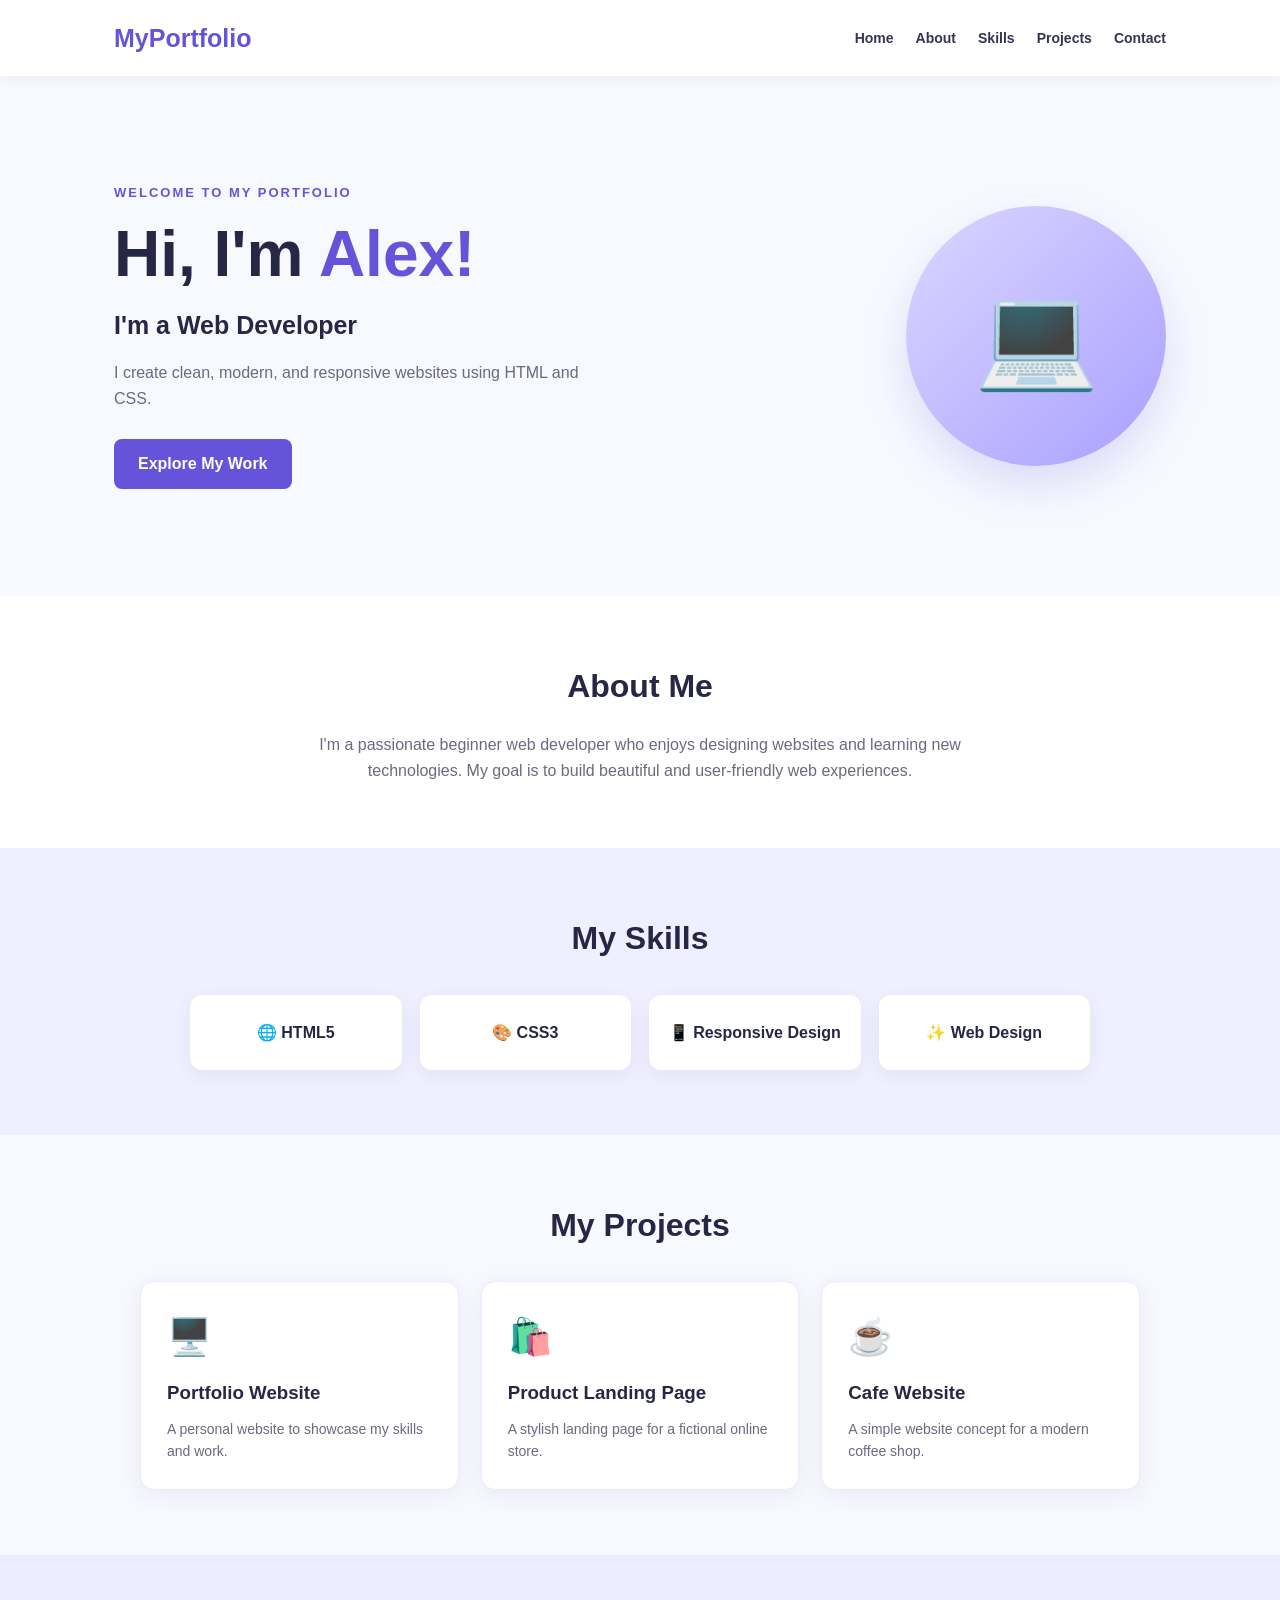
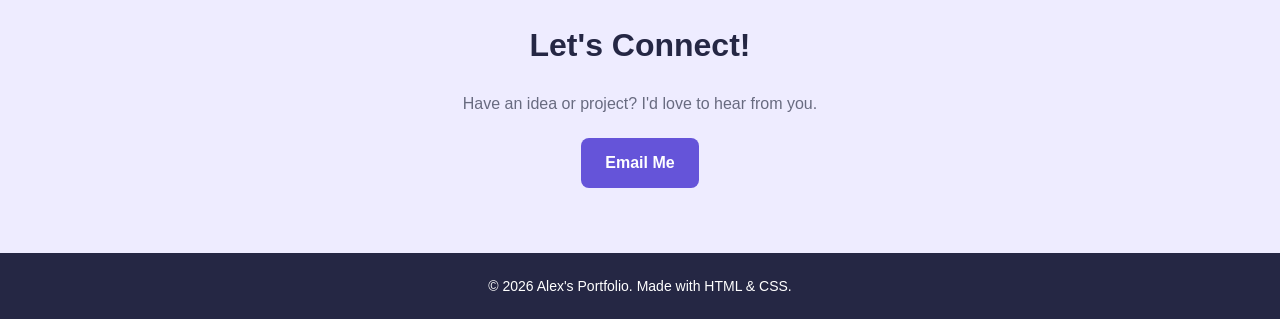
==== index.html @ cdcc8ff8 "Add files via upload" ====
<!DOCTYPE html>
<html lang="en">
<head>
    <meta charset="UTF-8">
    <meta name="viewport" content="width=device-width, initial-scale=1.0">
    <title>Document</title>
    <link rel="stylesheet" href="style.css"
</head>
<body>
    
<!DOCTYPE html>
<html lang="en">
<head>
    <meta charset="UTF-8">
    <meta name="viewport" content="width=device-width, initial-scale=1.0">
    <title>My Portfolio</title>
    <link rel="stylesheet" href="style.css">
</head>
<body>

    <header>
        <nav class="navbar">
            <h2 class="logo">MyPortfolio</h2>
            <ul class="nav-links">
                <li><a href="#home">Home</a></li>
                <li><a href="#about">About</a></li>
                <li><a href="#skills">Skills</a></li>
                <li><a href="#projects">Projects</a></li>
                <li><a href="#contact">Contact</a></li>
            </ul>
        </nav>
    </header>

    <main>
        <section id="home" class="hero">
            <div class="hero-content">
                <p class="welcome">WELCOME TO MY PORTFOLIO</p>
                <h1>Hi, I'm <span>Alex!</span></h1>
                <h2>I'm a Web Developer</h2>
                <p>
                    I create clean, modern, and responsive websites
                    using HTML and CSS.
                </p>
                <a href="#projects" class="btn">Explore My Work</a>
            </div>
            <div class="hero-image">
                <div class="circle">
                    <span>💻</span>
                </div>
            </div>
        </section>

        <section id="about" class="section">
            <h2>About Me</h2>
            <p>
                I'm a passionate beginner web developer who enjoys
                designing websites and learning new technologies.
                My goal is to build beautiful and user-friendly
                web experiences.
            </p>
        </section>

        <section id="skills" class="section skills-section">
            <h2>My Skills</h2>
            <div class="skills">
                <div class="skill-card">🌐 HTML5</div>
                <div class="skill-card">🎨 CSS3</div>
                <div class="skill-card">📱 Responsive Design</div>
                <div class="skill-card">✨ Web Design</div>
            </div>
        </section>

        <section id="projects" class="section">
            <h2>My Projects</h2>
            <div class="projects">
                <article class="project-card">
                    <div class="project-icon">🖥️</div>
                    <h3>Portfolio Website</h3>
                    <p>A personal website to showcase my skills and work.</p>
                </article>

                <article class="project-card">
                    <div class="project-icon">🛍️</div>
                    <h3>Product Landing Page</h3>
                    <p>A stylish landing page for a fictional online store.</p>
                </article>

                <article class="project-card">
                    <div class="project-icon">☕</div>
                    <h3>Cafe Website</h3>
                    <p>A simple website concept for a modern coffee shop.</p>
                </article>
            </div>
        </section>

        <section id="contact" class="section contact">
            <h2>Let's Connect!</h2>
            <p>Have an idea or project? I'd love to hear from you.</p>
            <a href="mailto:hello@example.com" class="btn">Email Me</a>
        </section>
    </main>

    <footer>
        <p>&copy; 2026 Alex's Portfolio. Made with HTML & CSS.</p>
    </footer>

</body>
</html>

</body>
</html>
---- style.css ----
/* General Styles */
* {
    margin: 0;
    padding: 0;
    box-sizing: border-box;
    scroll-behavior: smooth;
}

body {
    font-family: Arial, sans-serif;
    background: #f8f9ff;
    color: #252744;
    line-height: 1.6;
}

a {
    text-decoration: none;
}

/* Navigation Bar */
header {
    background: #ffffff;
    box-shadow: 0 2px 12px rgba(0, 0, 0, 0.06);
    position: sticky;
    top: 0;
    z-index: 10;
}

.navbar {
    max-width: 1100px;
    margin: auto;
    padding: 18px 24px;
    display: flex;
    justify-content: space-between;
    align-items: center;
    gap: 20px;
}

.logo {
    color: #6554d9;
    font-size: 25px;
}

.nav-links {
    list-style: none;
    display: flex;
    gap: 22px;
}

.nav-links a {
    color: #333650;
    font-size: 14px;
    font-weight: bold;
    transition: color 0.3s;
}

.nav-links a:hover {
    color: #6554d9;
}

/* Hero Section */
.hero {
    max-width: 1100px;
    min-height: 520px;
    margin: auto;
    padding: 70px 24px;
    display: flex;
    justify-content: space-between;
    align-items: center;
    gap: 40px;
}

.hero-content {
    max-width: 550px;
}

.welcome {
    color: #6554d9;
    font-size: 13px;
    font-weight: bold;
    letter-spacing: 2px;
}

.hero h1 {
    font-size: clamp(42px, 6vw, 64px);
    margin: 12px 0;
    line-height: 1.2;
}

.hero h1 span {
    color: #6554d9;
}

.hero h2 {
    font-size: 25px;
    margin-bottom: 15px;
}

.hero-content > p:not(.welcome) {
    color: #686b80;
    max-width: 470px;
    margin-bottom: 28px;
}

.btn {
    display: inline-block;
    background: #6554d9;
    color: white;
    padding: 12px 24px;
    border-radius: 8px;
    font-weight: bold;
    transition: 0.3s;
}

.btn:hover {
    background: #4938b8;
    transform: translateY(-3px);
}

.hero-image {
    display: flex;
    justify-content: center;
    align-items: center;
}

.circle {
    width: 260px;
    height: 260px;
    border-radius: 50%;
    background: linear-gradient(135deg, #dcd6ff, #a9a0ff);
    display: flex;
    justify-content: center;
    align-items: center;
    box-shadow: 0 20px 45px rgba(101, 84, 217, 0.18);
}

.circle span {
    font-size: 100px;
}

/* General Sections */
.section {
    padding: 65px 24px;
    text-align: center;
}

.section h2 {
    font-size: 32px;
    margin-bottom: 20px;
}

#about {
    background: white;
}

#about p,
.contact p {
    max-width: 650px;
    margin: auto;
    color: #686b80;
}

/* Skills */
.skills-section {
    background: #f0efff;
}

.skills {
    max-width: 900px;
    margin: 30px auto 0;
    display: grid;
    grid-template-columns: repeat(4, 1fr);
    gap: 18px;
}

.skill-card {
    padding: 25px 12px;
    background: white;
    border-radius: 12px;
    font-weight: bold;
    box-shadow: 0 5px 20px rgba(40, 35, 100, 0.06);
    transition: transform 0.3s;
}

.skill-card:hover {
    transform: translateY(-6px);
}

/* Projects */
.projects {
    max-width: 1000px;
    margin: 30px auto 0;
    display: grid;
    grid-template-columns: repeat(3, 1fr);
    gap: 22px;
    text-align: left;
}

.project-card {
    background: white;
    padding: 26px;
    border-radius: 14px;
    box-shadow: 0 5px 22px rgba(40, 35, 100, 0.07);
    border: 1px solid #eeeaff;
    transition: transform 0.3s, box-shadow 0.3s;
}

.project-card:hover {
    transform: translateY(-6px);
    box-shadow: 0 12px 28px rgba(40, 35, 100, 0.12);
}

.project-icon {
    font-size: 36px;
    margin-bottom: 12px;
}

.project-card h3 {
    margin-bottom: 10px;
}

.project-card p {
    color: #686b80;
    font-size: 14px;
}

/* Contact */
.contact {
    background: #eeecff;
}

.contact .btn {
    margin-top: 22px;
}

/* Footer */
footer {
    background: #252744;
    color: white;
    text-align: center;
    padding: 22px;
    font-size: 14px;
}

/* Responsive Design */
@media (max-width: 768px) {
    .navbar {
        flex-direction: column;
    }

    .nav-links {
        justify-content: center;
        flex-wrap: wrap;
        gap: 12px 18px;
    }

    .hero {
        flex-direction: column-reverse;
        text-align: center;
        padding-top: 45px;
    }

    .hero-content > p:not(.welcome) {
        margin-left: auto;
        margin-right: auto;
    }

    .circle {
        width: 190px;
        height: 190px;
    }

    .circle span {
        font-size: 75px;
    }

    .skills {
        grid-template-columns: repeat(2, 1fr);
    }

    .projects {
        grid-template-columns: 1fr;
        max-width: 500px;
    }
}

@media (max-width: 400px) {
    .nav-links {
        gap: 10px;
    }

    .nav-links a {
        font-size: 12px;
    }

    .skills {
        grid-template-columns: 1fr;
    }
}
---- style.css ----
/* General Styles */
* {
    margin: 0;
    padding: 0;
    box-sizing: border-box;
    scroll-behavior: smooth;
}

body {
    font-family: Arial, sans-serif;
    background: #f8f9ff;
    color: #252744;
    line-height: 1.6;
}

a {
    text-decoration: none;
}

/* Navigation Bar */
header {
    background: #ffffff;
    box-shadow: 0 2px 12px rgba(0, 0, 0, 0.06);
    position: sticky;
    top: 0;
    z-index: 10;
}

.navbar {
    max-width: 1100px;
    margin: auto;
    padding: 18px 24px;
    display: flex;
    justify-content: space-between;
    align-items: center;
    gap: 20px;
}

.logo {
    color: #6554d9;
    font-size: 25px;
}

.nav-links {
    list-style: none;
    display: flex;
    gap: 22px;
}

.nav-links a {
    color: #333650;
    font-size: 14px;
    font-weight: bold;
    transition: color 0.3s;
}

.nav-links a:hover {
    color: #6554d9;
}

/* Hero Section */
.hero {
    max-width: 1100px;
    min-height: 520px;
    margin: auto;
    padding: 70px 24px;
    display: flex;
    justify-content: space-between;
    align-items: center;
    gap: 40px;
}

.hero-content {
    max-width: 550px;
}

.welcome {
    color: #6554d9;
    font-size: 13px;
    font-weight: bold;
    letter-spacing: 2px;
}

.hero h1 {
    font-size: clamp(42px, 6vw, 64px);
    margin: 12px 0;
    line-height: 1.2;
}

.hero h1 span {
    color: #6554d9;
}

.hero h2 {
    font-size: 25px;
    margin-bottom: 15px;
}

.hero-content > p:not(.welcome) {
    color: #686b80;
    max-width: 470px;
    margin-bottom: 28px;
}

.btn {
    display: inline-block;
    background: #6554d9;
    color: white;
    padding: 12px 24px;
    border-radius: 8px;
    font-weight: bold;
    transition: 0.3s;
}

.btn:hover {
    background: #4938b8;
    transform: translateY(-3px);
}

.hero-image {
    display: flex;
    justify-content: center;
    align-items: center;
}

.circle {
    width: 260px;
    height: 260px;
    border-radius: 50%;
    background: linear-gradient(135deg, #dcd6ff, #a9a0ff);
    display: flex;
    justify-content: center;
    align-items: center;
    box-shadow: 0 20px 45px rgba(101, 84, 217, 0.18);
}

.circle span {
    font-size: 100px;
}

/* General Sections */
.section {
    padding: 65px 24px;
    text-align: center;
}

.section h2 {
    font-size: 32px;
    margin-bottom: 20px;
}

#about {
    background: white;
}

#about p,
.contact p {
    max-width: 650px;
    margin: auto;
    color: #686b80;
}

/* Skills */
.skills-section {
    background: #f0efff;
}

.skills {
    max-width: 900px;
    margin: 30px auto 0;
    display: grid;
    grid-template-columns: repeat(4, 1fr);
    gap: 18px;
}

.skill-card {
    padding: 25px 12px;
    background: white;
    border-radius: 12px;
    font-weight: bold;
    box-shadow: 0 5px 20px rgba(40, 35, 100, 0.06);
    transition: transform 0.3s;
}

.skill-card:hover {
    transform: translateY(-6px);
}

/* Projects */
.projects {
    max-width: 1000px;
    margin: 30px auto 0;
    display: grid;
    grid-template-columns: repeat(3, 1fr);
    gap: 22px;
    text-align: left;
}

.project-card {
    background: white;
    padding: 26px;
    border-radius: 14px;
    box-shadow: 0 5px 22px rgba(40, 35, 100, 0.07);
    border: 1px solid #eeeaff;
    transition: transform 0.3s, box-shadow 0.3s;
}

.project-card:hover {
    transform: translateY(-6px);
    box-shadow: 0 12px 28px rgba(40, 35, 100, 0.12);
}

.project-icon {
    font-size: 36px;
    margin-bottom: 12px;
}

.project-card h3 {
    margin-bottom: 10px;
}

.project-card p {
    color: #686b80;
    font-size: 14px;
}

/* Contact */
.contact {
    background: #eeecff;
}

.contact .btn {
    margin-top: 22px;
}

/* Footer */
footer {
    background: #252744;
    color: white;
    text-align: center;
    padding: 22px;
    font-size: 14px;
}

/* Responsive Design */
@media (max-width: 768px) {
    .navbar {
        flex-direction: column;
    }

    .nav-links {
        justify-content: center;
        flex-wrap: wrap;
        gap: 12px 18px;
    }

    .hero {
        flex-direction: column-reverse;
        text-align: center;
        padding-top: 45px;
    }

    .hero-content > p:not(.welcome) {
        margin-left: auto;
        margin-right: auto;
    }

    .circle {
        width: 190px;
        height: 190px;
    }

    .circle span {
        font-size: 75px;
    }

    .skills {
        grid-template-columns: repeat(2, 1fr);
    }

    .projects {
        grid-template-columns: 1fr;
        max-width: 500px;
    }
}

@media (max-width: 400px) {
    .nav-links {
        gap: 10px;
    }

    .nav-links a {
        font-size: 12px;
    }

    .skills {
        grid-template-columns: 1fr;
    }
}
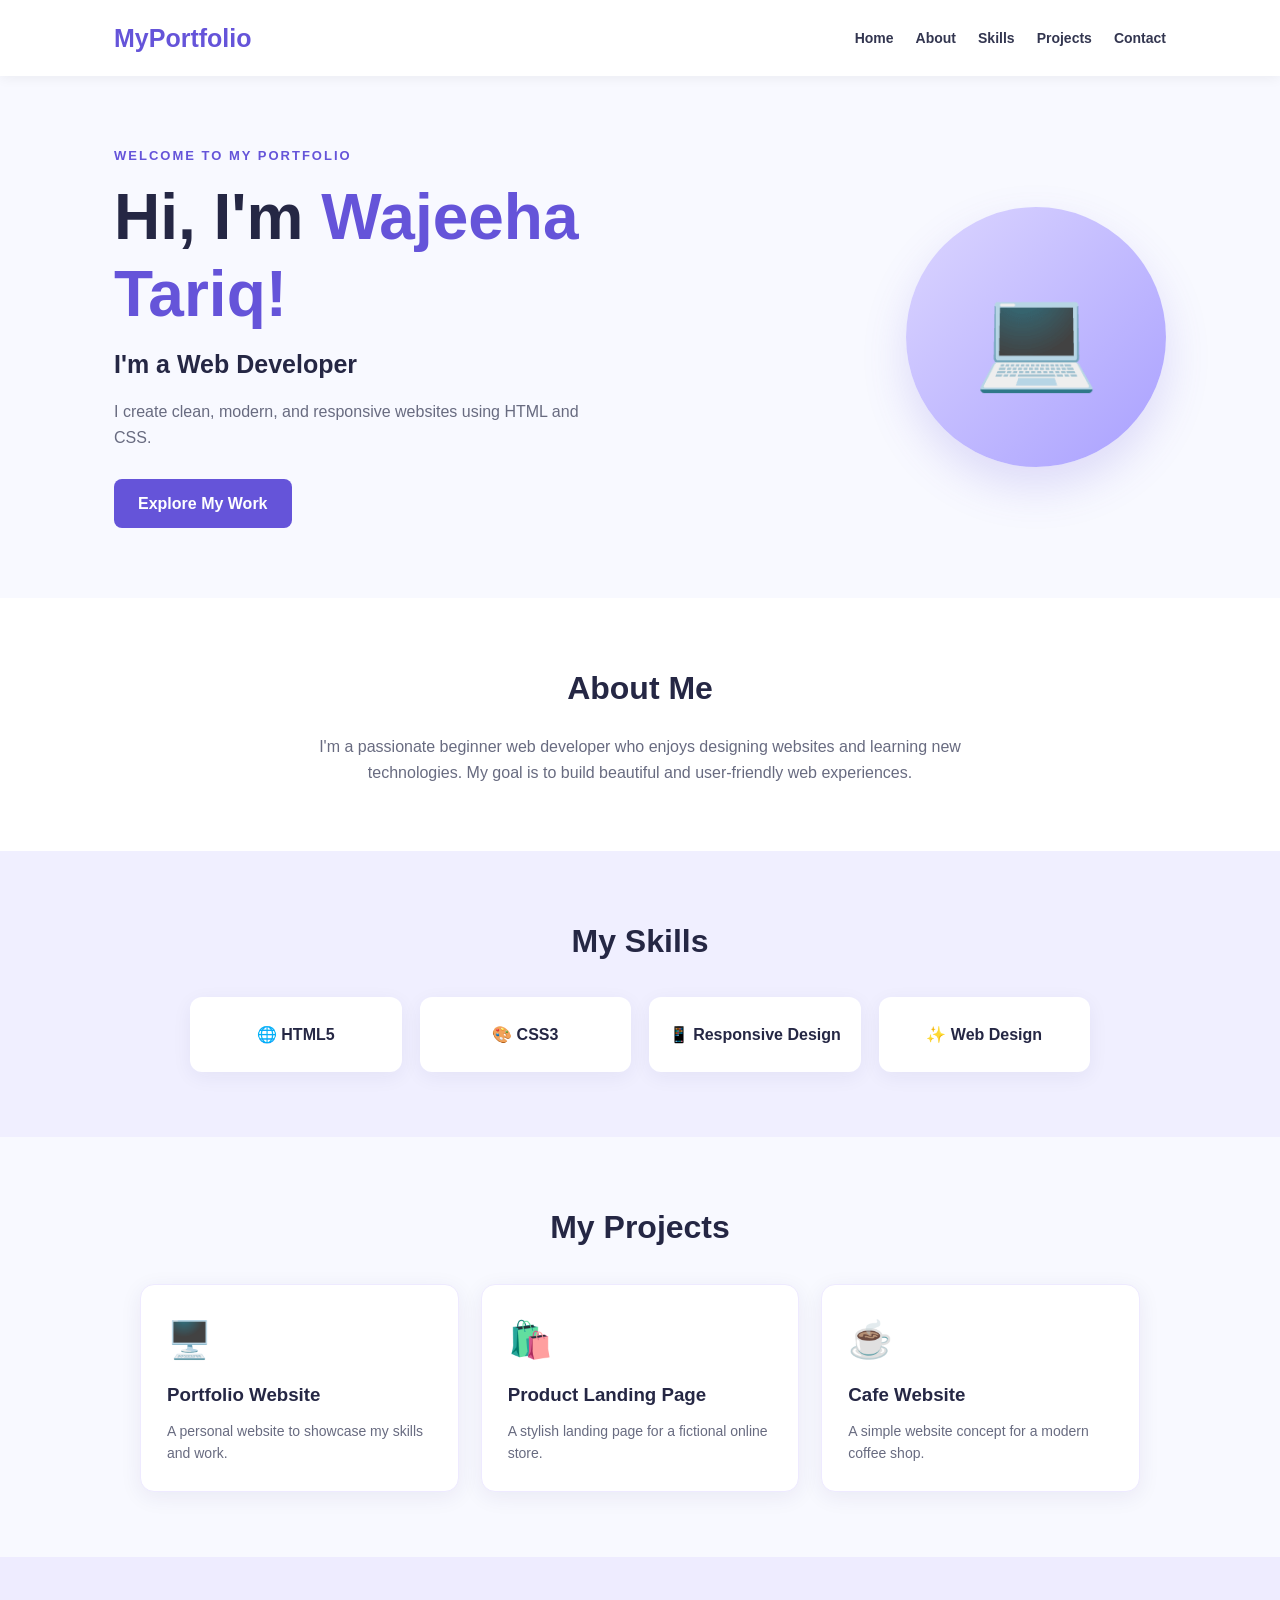
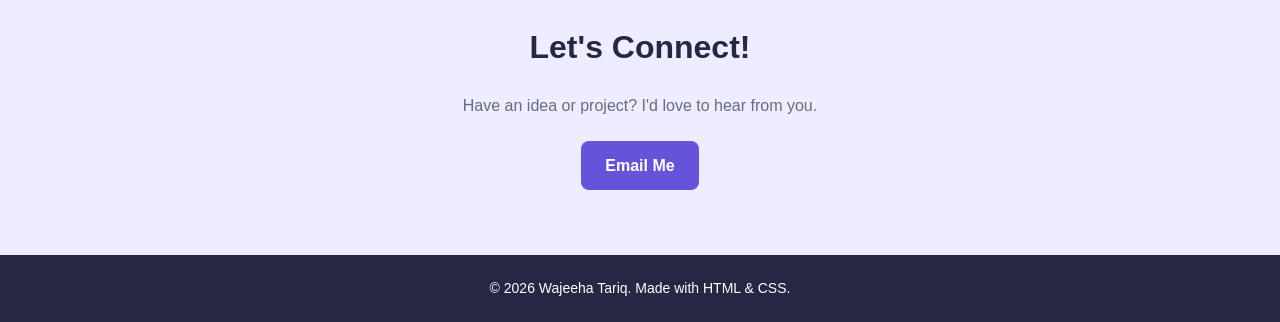
==== commit 4f62ec25: "Modify portfolio details and contact information Updated personal information and contact details in" ====
--- a/index.html
+++ b/index.html
@@ -1,13 +1,3 @@
-<!DOCTYPE html>
-<html lang="en">
-<head>
-    <meta charset="UTF-8">
-    <meta name="viewport" content="width=device-width, initial-scale=1.0">
-    <title>Document</title>
-    <link rel="stylesheet" href="style.css"
-</head>
-<body>
-    
 <!DOCTYPE html>
 <html lang="en">
 <head>
@@ -15,10 +5,8 @@
     <meta name="viewport" content="width=device-width, initial-scale=1.0">
     <title>My Portfolio</title>
     <link rel="stylesheet" href="style.css">
-</head>
-<body>
 
-    <header>
+ <header>
         <nav class="navbar">
             <h2 class="logo">MyPortfolio</h2>
             <ul class="nav-links">
@@ -35,7 +23,7 @@
         <section id="home" class="hero">
             <div class="hero-content">
                 <p class="welcome">WELCOME TO MY PORTFOLIO</p>
-                <h1>Hi, I'm <span>Alex!</span></h1>
+                <h1>Hi, I'm <span>Wajeeha Tariq!</span></h1>
                 <h2>I'm a Web Developer</h2>
                 <p>
                     I create clean, modern, and responsive websites
@@ -96,16 +84,13 @@
         <section id="contact" class="section contact">
             <h2>Let's Connect!</h2>
             <p>Have an idea or project? I'd love to hear from you.</p>
-            <a href="mailto:hello@example.com" class="btn">Email Me</a>
+            <a href="wajeehatariq74" class="btn">Email Me</a>
         </section>
     </main>
 
     <footer>
-        <p>&copy; 2026 Alex's Portfolio. Made with HTML & CSS.</p>
+        <p>&copy; 2026 Wajeeha Tariq. Made with HTML & CSS.</p>
     </footer>
 
 </body>
 </html>
-
-</body>
-</html>
